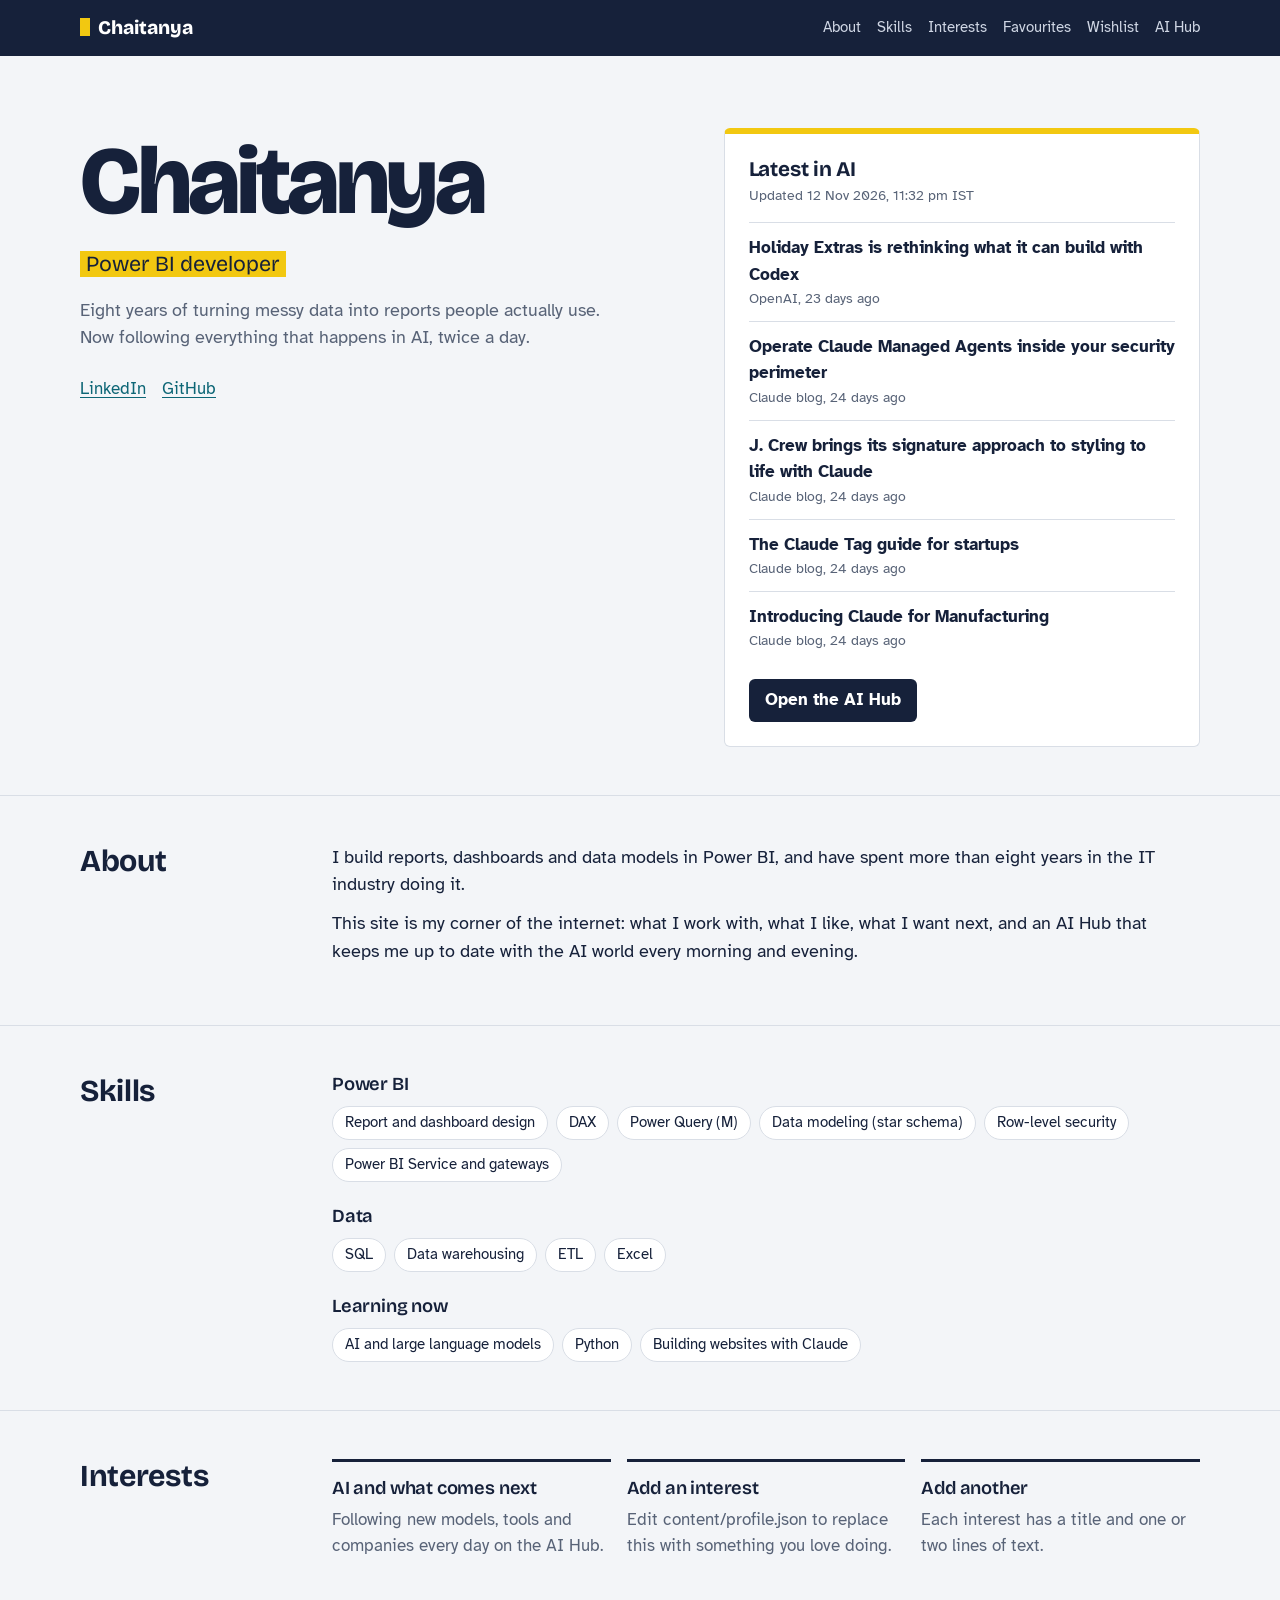
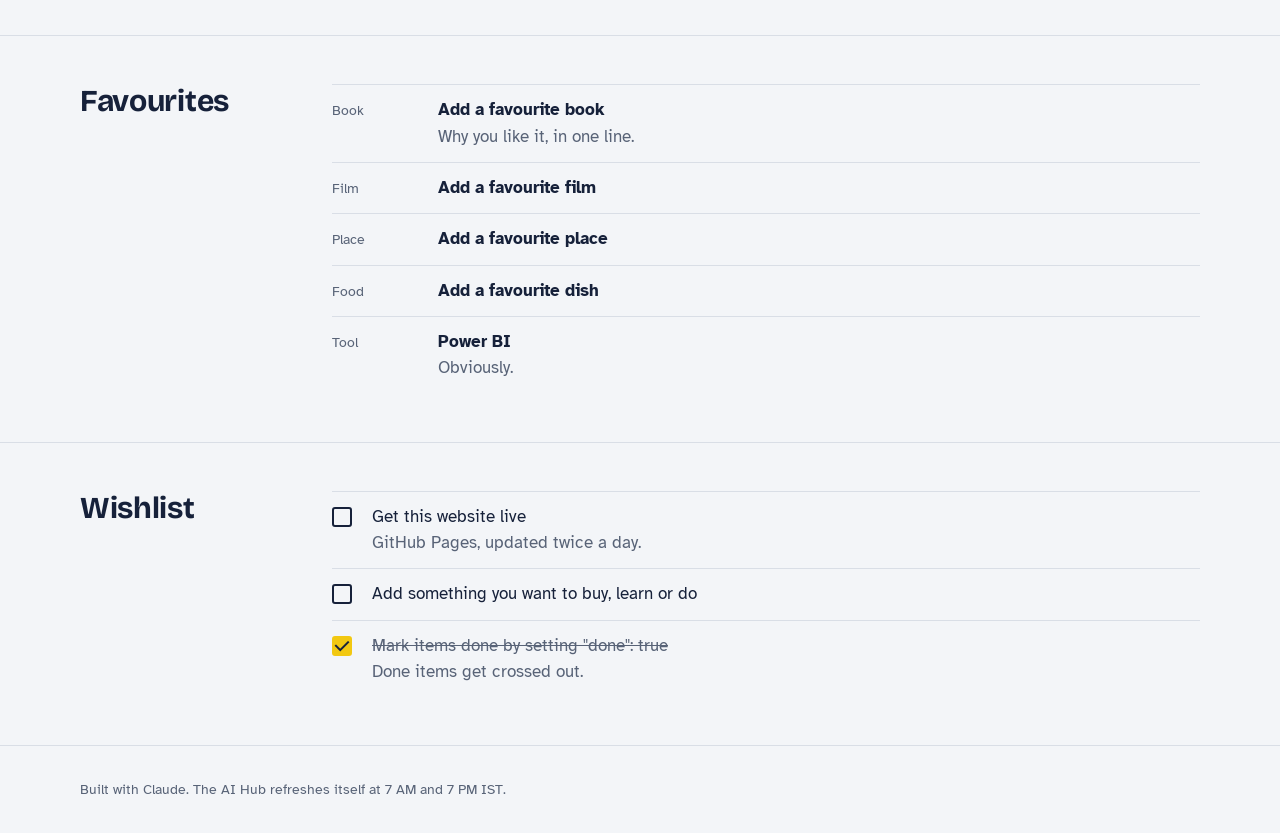
==== index.html @ f8566d72 "Add files via upload" ====
<!doctype html>
<html lang="en">
<head>
  <meta charset="utf-8">
  <meta name="viewport" content="width=device-width, initial-scale=1">
  <title>Chaitanya</title>
  <meta name="description" content="Chaitanya, Power BI developer. Skills, interests, favourites, wishlist and a twice-daily AI Hub.">
  <link rel="preconnect" href="https://fonts.googleapis.com">
  <link rel="preconnect" href="https://fonts.gstatic.com" crossorigin>
  <link href="https://fonts.googleapis.com/css2?family=Atkinson+Hyperlegible:wght@400;700&family=Bricolage+Grotesque:opsz,wght@12..96,600;12..96,700;12..96,800&display=swap" rel="stylesheet">
  <link rel="icon" href="assets/favicon.svg" type="image/svg+xml">
  <link rel="stylesheet" href="assets/style.css">
</head>
<body>
  <header class="site-header">
    <div class="wrap">
      <a class="brand" href="index.html"><i aria-hidden="true"></i><span data-field="name">Chaitanya</span></a>
      <nav class="site-nav" aria-label="Main">
        <a href="#about">About</a>
        <a href="#skills">Skills</a>
        <a href="#interests">Interests</a>
        <a href="#favorites">Favourites</a>
        <a href="#wishlist">Wishlist</a>
        <a href="ai.html">AI Hub</a>
      </nav>
    </div>
  </header>

  <main>
    <section class="hero">
      <div class="wrap">
        <div>
          <h1 data-field="name">Chaitanya</h1>
          <p class="role"><mark data-field="role">Power BI developer</mark></p>
          <p class="tagline" data-field="tagline"></p>
          <div class="links" id="links"></div>
        </div>

        <aside class="pulse" aria-labelledby="pulse-title">
          <h2 id="pulse-title">Latest in AI</h2>
          <p class="meta" id="pulse-updated">Loading the AI Hub…</p>
          <ol id="pulse-list"></ol>
          <a class="button" href="ai.html">Open the AI Hub</a>
        </aside>
      </div>
    </section>

    <section class="section" id="about">
      <div class="wrap section-head">
        <h2>About</h2>
        <div class="about" id="about-body"></div>
      </div>
    </section>

    <section class="section" id="skills">
      <div class="wrap section-head">
        <h2>Skills</h2>
        <div class="skills" id="skills-body"></div>
      </div>
    </section>

    <section class="section" id="interests">
      <div class="wrap section-head">
        <h2>Interests</h2>
        <div class="grid-cards" id="interests-body"></div>
      </div>
    </section>

    <section class="section" id="favorites">
      <div class="wrap section-head">
        <h2>Favourites</h2>
        <div class="favorites" id="favorites-body"></div>
      </div>
    </section>

    <section class="section" id="wishlist">
      <div class="wrap section-head">
        <h2>Wishlist</h2>
        <ul class="wishlist" id="wishlist-body"></ul>
      </div>
    </section>
  </main>

  <footer class="site-footer">
    <div class="wrap">Built with Claude. The AI Hub refreshes itself at 7 AM and 7 PM IST.</div>
  </footer>

  <script src="assets/common.js"></script>
  <script src="assets/home.js"></script>
</body>
</html>
---- assets/style.css ----
/* ───────────── Tokens ───────────── */
:root {
  --paper: #f3f5f8;
  --surface: #ffffff;
  --ink: #16213a;
  --slate: #586377;
  --line: #d9dee6;
  --pbi: #f2c811;          /* Power BI yellow: the one loud colour */
  --pbi-soft: #fdf3c4;
  --link: #0d6676;
  --plum: #8a3a6a;         /* unverified / rumour */
  --plum-soft: #f6e8f0;
  --up: #1d7448;
  --down: #b2352e;

  --font-display: "Bricolage Grotesque", "Segoe UI", sans-serif;
  --font-body: "Atkinson Hyperlegible", "Segoe UI", system-ui, sans-serif;

  --s1: 4px; --s2: 8px; --s3: 12px; --s4: 16px; --s5: 24px; --s6: 32px; --s7: 48px; --s8: 72px;
  --radius: 6px;
  --measure: 70ch;
}

@media (prefers-color-scheme: dark) {
  :root {
    --paper: #0f1626;
    --surface: #17203a;
    --ink: #e8ecf3;
    --slate: #a2adc0;
    --line: #2a3554;
    --pbi-soft: #3a3214;
    --link: #6cc6d4;
    --plum: #e19ac4;
    --plum-soft: #3a2133;
    --up: #5fcf93;
    --down: #ff8a80;
  }
}

* { box-sizing: border-box; }
html { -webkit-text-size-adjust: 100%; }
body {
  margin: 0;
  background: var(--paper);
  color: var(--ink);
  font: 400 17px/1.55 var(--font-body);
}
a { color: var(--link); text-underline-offset: 3px; }
a:hover { text-decoration-thickness: 2px; }
:focus-visible { outline: 3px solid var(--pbi); outline-offset: 2px; border-radius: 2px; }
h1, h2, h3 { font-family: var(--font-display); line-height: 1.12; margin: 0; letter-spacing: -0.01em; }
h2 { font-size: 1.9rem; font-weight: 700; }
h3 { font-size: 1.15rem; font-weight: 600; }
p { margin: 0 0 var(--s3); }
.wrap { width: min(1120px, 100% - 2 * var(--s5)); margin-inline: auto; }
.muted { color: var(--slate); }
.visually-hidden { position: absolute; width: 1px; height: 1px; overflow: hidden; clip: rect(0 0 0 0); white-space: nowrap; }

/* ───────────── Site header ───────────── */
.site-header {
  background: var(--ink);
  color: #fff;
  position: sticky; top: 0; z-index: 20;
}
@media (prefers-color-scheme: dark) { .site-header { background: #0a101d; border-bottom: 1px solid var(--line); } }
.site-header .wrap { display: flex; align-items: center; gap: var(--s5); min-height: 56px; }
.brand { white-space: nowrap; flex-shrink: 0; font-family: var(--font-display); font-weight: 800; font-size: 1.2rem; color: #fff; text-decoration: none; }
.brand i { display: inline-block; width: 10px; height: 18px; background: var(--pbi); margin-right: 8px; vertical-align: -2px; }
.site-nav { display: flex; gap: var(--s4); margin-left: auto; overflow-x: auto; scrollbar-width: none; }
.site-nav a { color: #cfd6e4; text-decoration: none; font-size: 0.95rem; white-space: nowrap; padding: var(--s2) 0; }
.site-nav a:hover, .site-nav a[aria-current="page"] { color: #fff; box-shadow: inset 0 -3px 0 var(--pbi); }

/* ───────────── Home ───────────── */
.hero { padding: var(--s8) 0 var(--s7); border-bottom: 1px solid var(--line); }
.hero .wrap { display: grid; grid-template-columns: 1.25fr 1fr; gap: var(--s7); align-items: start; }
.hero h1 { font-size: clamp(3rem, 8vw, 6rem); font-weight: 800; letter-spacing: -0.035em; }
.hero .role { font-family: var(--font-display); font-size: 1.35rem; margin: var(--s3) 0 var(--s4); }
.hero .role mark { background: var(--pbi); color: #16213a; padding: 0 6px; }
.hero .tagline { max-width: 46ch; color: var(--slate); font-size: 1.1rem; }
.hero .links { display: flex; gap: var(--s4); margin-top: var(--s5); }

.pulse {
  background: var(--surface);
  border: 1px solid var(--line);
  border-top: 6px solid var(--pbi);
  border-radius: var(--radius);
  padding: var(--s5);
}
.pulse h2 { font-size: 1.3rem; margin-bottom: var(--s1); }
.pulse ol { list-style: none; margin: var(--s4) 0; padding: 0; }
.pulse li { padding: var(--s3) 0; border-top: 1px solid var(--line); }
.pulse li a { color: var(--ink); text-decoration: none; font-weight: 700; }
.pulse li a:hover { color: var(--link); text-decoration: underline; }
.pulse .meta { font-size: 0.85rem; color: var(--slate); }
.button {
  display: inline-block; background: var(--ink); color: #fff; text-decoration: none;
  padding: var(--s2) var(--s4); border-radius: var(--radius); font-weight: 700;
}
@media (prefers-color-scheme: dark) { .button { background: var(--pbi); color: #16213a; } }
.button:hover { text-decoration: none; filter: brightness(1.15); }

.section { padding: var(--s7) 0; border-bottom: 1px solid var(--line); }
.section-head { display: grid; grid-template-columns: 220px 1fr; gap: var(--s6); }
.section-head > h2 { position: sticky; top: 80px; align-self: start; }
.about p { max-width: var(--measure); font-size: 1.1rem; }

.skills { display: grid; gap: var(--s5); }
.skill-group h3 { margin-bottom: var(--s3); }
.chips { display: flex; flex-wrap: wrap; gap: var(--s2); list-style: none; margin: 0; padding: 0; }
.chips li { border: 1px solid var(--line); background: var(--surface); padding: 4px 12px; border-radius: 999px; font-size: 0.95rem; }

.grid-cards { display: grid; grid-template-columns: repeat(auto-fill, minmax(240px, 1fr)); gap: var(--s4); }
.interest { padding: var(--s4) 0; border-top: 3px solid var(--ink); }
.interest h3 { margin-bottom: var(--s2); }

.favorites { display: grid; gap: 0; }
.fav { display: grid; grid-template-columns: 90px 1fr; gap: var(--s4); padding: var(--s3) 0; border-top: 1px solid var(--line); }
.fav .kind { color: var(--slate); font-size: 0.9rem; padding-top: 2px; }
.fav .title { font-weight: 700; }

.wishlist { list-style: none; margin: 0; padding: 0; }
.wishlist li { display: grid; grid-template-columns: 28px 1fr; gap: var(--s3); padding: var(--s3) 0; border-top: 1px solid var(--line); }
.box { width: 20px; height: 20px; border: 2px solid var(--ink); border-radius: 3px; margin-top: 3px; display: grid; place-items: center; }
.done .box { background: var(--pbi); border-color: var(--pbi); }
.done .box::after { content: ""; width: 6px; height: 11px; border: solid #16213a; border-width: 0 2px 2px 0; transform: rotate(45deg) translate(-1px, -1px); }
.done .wish-title { text-decoration: line-through; color: var(--slate); }

.site-footer { padding: var(--s6) 0; color: var(--slate); font-size: 0.9rem; }

/* ───────────── AI Hub ───────────── */
.hub-head { padding: var(--s6) 0 var(--s4); }
.hub-head .wrap { display: flex; flex-wrap: wrap; align-items: end; gap: var(--s3) var(--s6); }
.hub-head h1 { font-size: clamp(2.4rem, 6vw, 4rem); font-weight: 800; letter-spacing: -0.03em; }
.edition { color: var(--slate); }
.edition strong { color: var(--ink); }

/* market strip */
.market { overflow-x: auto; border-block: 1px solid var(--line); background: var(--surface); }
.market ul { display: flex; list-style: none; margin: 0; padding: 0; min-width: max-content; }
.tick { padding: var(--s3) var(--s4); border-right: 1px solid var(--line); min-width: 150px; }
.tick .t { font-weight: 700; }
.tick .n { color: var(--slate); font-size: 0.8rem; margin-left: 4px; }
.tick .p { font-family: var(--font-display); font-size: 1.15rem; font-variant-numeric: tabular-nums; }
.tick .c { font-size: 0.85rem; font-variant-numeric: tabular-nums; margin-left: 6px; }
.up { color: var(--up); } .down { color: var(--down); }
.tick svg { display: block; margin-top: 4px; }
.market-empty { padding: var(--s3) 0; color: var(--slate); margin-block: 0; }

/* brief */
.brief { margin: var(--s5) auto; background: var(--surface); border: 1px solid var(--line); border-left: 6px solid var(--pbi); border-radius: var(--radius); padding: var(--s5); }
.brief h2 { font-size: 1.35rem; margin-bottom: var(--s3); max-width: 60ch; }
.brief ul { margin: 0; padding-left: 1.2em; max-width: var(--measure); }
.brief li { margin-bottom: var(--s2); }
.brief .counts { display: flex; flex-wrap: wrap; gap: var(--s2) var(--s4); margin: 0; padding: 0; list-style: none; }
.brief .counts b { font-family: var(--font-display); font-size: 1.4rem; margin-right: 4px; }

/* page tabs, in the spirit of Power BI report pages */
.tabs-bar { position: sticky; top: 56px; z-index: 10; background: var(--paper); border-bottom: 2px solid var(--ink); }
.tabs { display: flex; gap: 2px; overflow-x: auto; scrollbar-width: none; }
.tab {
  appearance: none; border: 0; background: transparent; color: var(--ink); cursor: pointer;
  font: 600 0.98rem var(--font-body); padding: var(--s3) var(--s4); white-space: nowrap;
  border-radius: var(--radius) var(--radius) 0 0;
}
.tab:hover { background: var(--pbi-soft); }
.tab[aria-selected="true"] { background: var(--pbi); color: #16213a; }
.tab .count { font-weight: 400; font-size: 0.85rem; margin-left: 6px; opacity: 0.75; font-variant-numeric: tabular-nums; }

/* slicers */
.slicers { display: flex; flex-wrap: wrap; align-items: center; gap: var(--s3) var(--s5); padding: var(--s4) 0; }
.slicer { display: flex; align-items: center; gap: var(--s2); }
.slicer label, .slicer .lbl { color: var(--slate); font-size: 0.9rem; }
.seg { display: inline-flex; border: 1px solid var(--line); border-radius: var(--radius); overflow: hidden; background: var(--surface); }
.seg button { appearance: none; border: 0; background: transparent; color: var(--ink); padding: 6px 12px; font: inherit; font-size: 0.9rem; cursor: pointer; }
.seg button + button { border-left: 1px solid var(--line); }
.seg button[aria-pressed="true"] { background: var(--ink); color: #fff; }
@media (prefers-color-scheme: dark) { .seg button[aria-pressed="true"] { background: var(--pbi); color: #16213a; } }
select, input[type="search"] {
  font: inherit; font-size: 0.95rem; color: var(--ink); background: var(--surface);
  border: 1px solid var(--line); border-radius: var(--radius); padding: 6px 10px;
}
input[type="search"] { min-width: 220px; }
.slicers .result { margin-left: auto; color: var(--slate); font-size: 0.9rem; }

/* feed */
.feed { padding-bottom: var(--s7); }
.day { margin-top: var(--s5); }
.day > h2 { font-size: 1.1rem; padding: var(--s2) 0; color: var(--slate); font-weight: 600; }
.story { display: grid; grid-template-columns: 1fr auto; gap: var(--s1) var(--s4); padding: var(--s4) 0; border-top: 1px solid var(--line); }
.story h3 { font-family: var(--font-body); font-size: 1.08rem; font-weight: 700; line-height: 1.35; max-width: 75ch; }
.story h3 a { color: var(--ink); text-decoration: none; }
.story h3 a:hover { color: var(--link); text-decoration: underline; }
.story .sum { color: var(--slate); max-width: var(--measure); margin: 2px 0 0; font-size: 0.97rem; }
.story .meta { grid-column: 1; display: flex; flex-wrap: wrap; gap: var(--s2) var(--s3); align-items: center; font-size: 0.85rem; color: var(--slate); margin-top: var(--s1); }
.story time { grid-column: 2; grid-row: 1; color: var(--slate); font-size: 0.85rem; white-space: nowrap; font-variant-numeric: tabular-nums; }
.tag { border-radius: 999px; padding: 1px 9px; font-size: 0.8rem; border: 1px solid var(--line); color: var(--ink); background: var(--surface); }
button.tag { cursor: pointer; font-family: inherit; }
button.tag:hover { border-color: var(--ink); }
.tag.cat { background: var(--pbi-soft); border-color: transparent; }
.tag.unv { background: var(--plum-soft); color: var(--plum); border-color: transparent; font-weight: 700; }
.is-new::before { content: "New"; display: inline-block; font-size: 0.72rem; font-weight: 700; background: var(--pbi); color: #16213a; border-radius: 3px; padding: 0 5px; margin-right: 8px; vertical-align: 2px; }
.empty { padding: var(--s7) 0; text-align: center; color: var(--slate); }
.more { display: block; margin: var(--s5) auto 0; }

details.health { margin: var(--s6) 0; border-top: 1px solid var(--line); padding-top: var(--s4); }
details.health summary { cursor: pointer; font-weight: 700; }
.health table { border-collapse: collapse; margin-top: var(--s3); font-size: 0.9rem; width: 100%; }
.health td, .health th { text-align: left; padding: 6px 10px 6px 0; border-bottom: 1px solid var(--line); vertical-align: top; }
.health .bad { color: var(--down); font-weight: 700; }
.health .good { color: var(--up); font-weight: 700; }

/* ───────────── Responsive ───────────── */
@media (max-width: 820px) {
  body { font-size: 16px; }
  .hero { padding: var(--s6) 0; }
  .hero .wrap, .section-head { grid-template-columns: 1fr; gap: var(--s5); }
  .section-head > h2 { position: static; }
  .site-header .wrap { gap: var(--s3); }
  .site-nav a[href="ai.html"] { order: -1; font-weight: 700; color: #fff; }
  .story { grid-template-columns: 1fr; }
  .story time { grid-column: 1; grid-row: auto; }
  input[type="search"] { min-width: 0; width: 100%; }
  .slicer.search { width: 100%; }
  .slicers .result { margin-left: 0; }
}

@media (prefers-reduced-motion: no-preference) {
  .brief { animation: settle 500ms ease-out both; }
  @keyframes settle { from { opacity: 0; transform: translateY(6px); } }
}
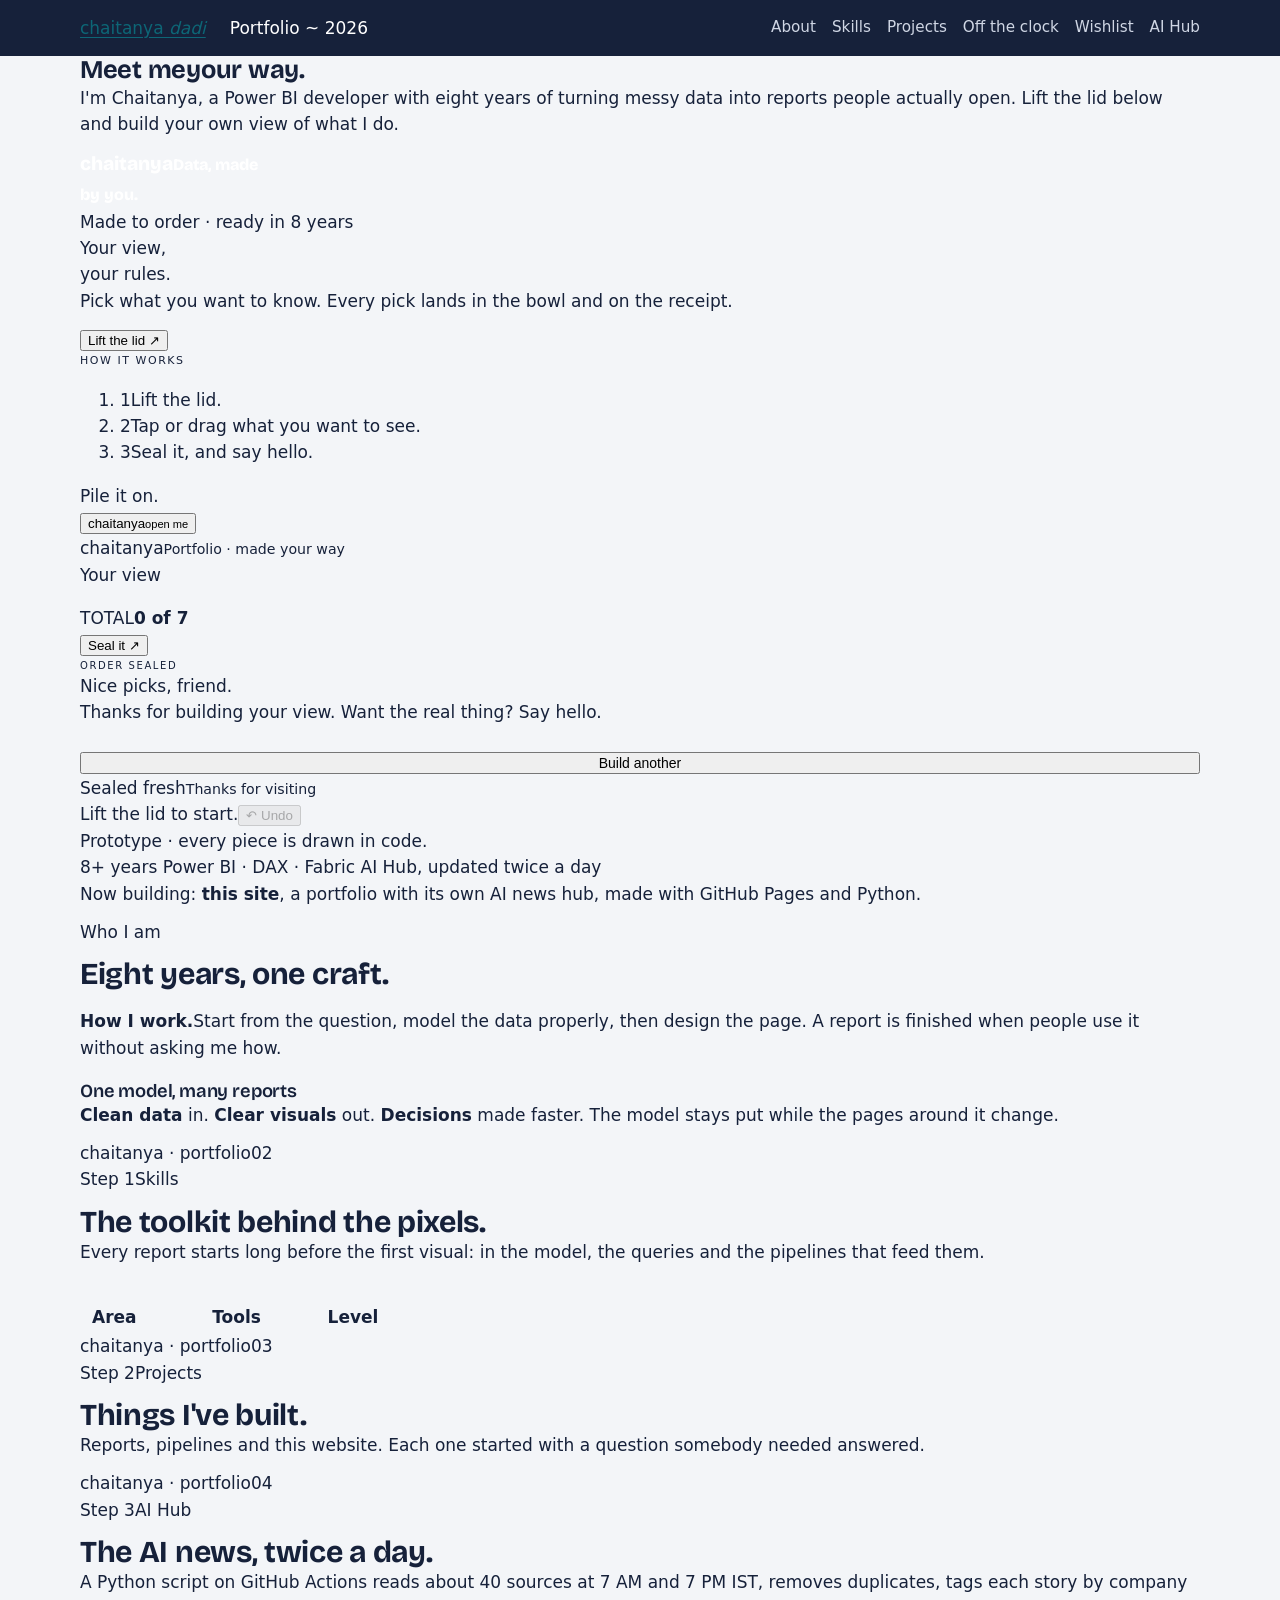
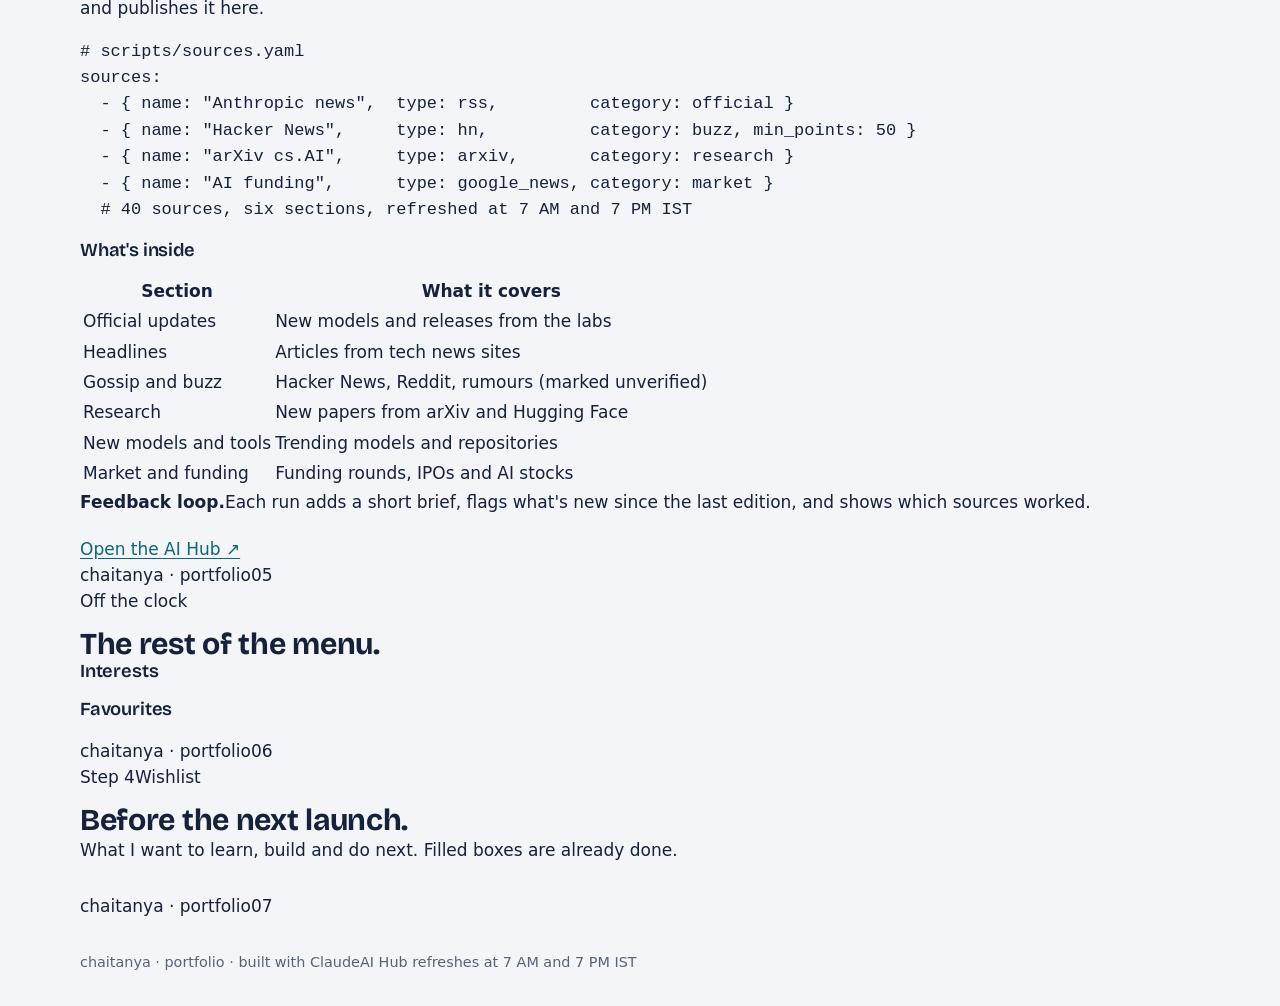
==== commit 3e3f3448: "Add files via upload" ====
--- a/index.html
+++ b/index.html
@@ -3,89 +3,222 @@
 <head>
   <meta charset="utf-8">
   <meta name="viewport" content="width=device-width, initial-scale=1">
-  <title>Chaitanya</title>
-  <meta name="description" content="Chaitanya, Power BI developer. Skills, interests, favourites, wishlist and a twice-daily AI Hub.">
+  <title>Chaitanya Dadi, Power BI developer</title>
+  <meta name="description" content="Chaitanya Dadi, Power BI and data developer. Build your own view of my work, and read the AI Hub, updated twice a day.">
+  <link rel="icon" href="assets/favicon.svg" type="image/svg+xml">
   <link rel="preconnect" href="https://fonts.googleapis.com">
   <link rel="preconnect" href="https://fonts.gstatic.com" crossorigin>
-  <link href="https://fonts.googleapis.com/css2?family=Atkinson+Hyperlegible:wght@400;700&family=Bricolage+Grotesque:opsz,wght@12..96,600;12..96,700;12..96,800&display=swap" rel="stylesheet">
-  <link rel="icon" href="assets/favicon.svg" type="image/svg+xml">
+  <link href="https://fonts.googleapis.com/css2?family=Bricolage+Grotesque:opsz,wght@12..96,400;12..96,500;12..96,700;12..96,800&family=DM+Mono:wght@400;500&family=Instrument+Serif:ital@1&family=Lilita+One&display=swap" rel="stylesheet">
   <link rel="stylesheet" href="assets/style.css">
 </head>
 <body>
   <header class="site-header">
     <div class="wrap">
-      <a class="brand" href="index.html"><i aria-hidden="true"></i><span data-field="name">Chaitanya</span></a>
+      <a class="logo" href="index.html">chaitanya <em>dadi</em></a>
+      <span class="meta">Portfolio ~ 2026</span>
       <nav class="site-nav" aria-label="Main">
         <a href="#about">About</a>
         <a href="#skills">Skills</a>
-        <a href="#interests">Interests</a>
-        <a href="#favorites">Favourites</a>
+        <a href="#projects">Projects</a>
+        <a href="#off-the-clock">Off the clock</a>
         <a href="#wishlist">Wishlist</a>
-        <a href="ai.html">AI Hub</a>
+        <a class="cta" href="ai.html">AI Hub</a>
       </nav>
     </div>
   </header>
 
   <main>
-    <section class="hero">
-      <div class="wrap">
-        <div>
-          <h1 data-field="name">Chaitanya</h1>
-          <p class="role"><mark data-field="role">Power BI developer</mark></p>
-          <p class="tagline" data-field="tagline"></p>
-          <div class="links" id="links"></div>
-        </div>
-
-        <aside class="pulse" aria-labelledby="pulse-title">
-          <h2 id="pulse-title">Latest in AI</h2>
-          <p class="meta" id="pulse-updated">Loading the AI Hub…</p>
-          <ol id="pulse-list"></ol>
-          <a class="button" href="ai.html">Open the AI Hub</a>
-        </aside>
-      </div>
-    </section>
-
-    <section class="section" id="about">
-      <div class="wrap section-head">
-        <h2>About</h2>
-        <div class="about" id="about-body"></div>
-      </div>
-    </section>
-
-    <section class="section" id="skills">
-      <div class="wrap section-head">
-        <h2>Skills</h2>
-        <div class="skills" id="skills-body"></div>
-      </div>
-    </section>
-
-    <section class="section" id="interests">
-      <div class="wrap section-head">
-        <h2>Interests</h2>
-        <div class="grid-cards" id="interests-body"></div>
-      </div>
-    </section>
-
-    <section class="section" id="favorites">
-      <div class="wrap section-head">
-        <h2>Favourites</h2>
-        <div class="favorites" id="favorites-body"></div>
-      </div>
-    </section>
-
-    <section class="section" id="wishlist">
-      <div class="wrap section-head">
-        <h2>Wishlist</h2>
-        <ul class="wishlist" id="wishlist-body"></ul>
+    <!-- ───────── Cover ───────── -->
+    <section class="cover">
+      <div class="wrap">
+        <h1>Meet me<span class="serif">your way.</span></h1>
+        <p class="lead" id="lead">I'm Chaitanya, a Power BI developer with eight years of turning messy data into reports people actually open. Lift the lid below and build your own view of what I do.</p>
+
+        <div class="proto-wrap" id="proto-wrap">
+          <div class="proto" id="proto" data-state="closed" aria-label="Interactive portfolio builder">
+            <div class="brand"><span class="logo">chaitanya</span><small>Data, made<br>by you.</small></div>
+            <div class="status">Made to order · ready in 8 years</div>
+
+            <div class="hero-copy">
+              <div class="t">Your view,<br>your <span class="serif">rules.</span></div>
+              <p>Pick what you want to know. Every pick lands in the bowl and on the receipt.</p>
+              <button class="btn btn-teal" type="button" data-open>Lift the lid ↗</button>
+            </div>
+
+            <div class="how" aria-hidden="true">
+              <div class="mono" style="font-size:11px;letter-spacing:.14em;color:var(--coral);text-transform:uppercase">How it works</div>
+              <ol>
+                <li><span>1</span><span>Lift the lid.</span></li>
+                <li><span>2</span><span>Tap or drag what you want to see.</span></li>
+                <li><span>3</span><span>Seal it, and say hello.</span></li>
+              </ol>
+            </div>
+
+            <div class="tray-label">Pile it on.</div>
+            <div class="tray" id="tray"></div>
+
+            <div class="vessel" id="vessel"><div class="rim"></div><div class="base"></div><div class="pieces" id="pieces"></div></div>
+            <button class="lid" id="lid" type="button" data-open aria-label="Lift the lid to start">
+              <span class="sticker"><span><span class="logo">chaitanya</span><small>open me</small></span></span>
+            </button>
+            <div class="sticks" aria-hidden="true"></div>
+
+            <aside class="receipt" aria-live="polite">
+              <div class="head"><span class="logo">chaitanya</span><small>Portfolio · made your way</small></div>
+              <div class="bill">
+                <div class="sub">Your view</div>
+                <ul id="lines"></ul>
+                <div class="total"><span>TOTAL</span><b id="total">0 of 7</b></div>
+                <button class="btn btn-coral" type="button" id="seal">Seal it ↗</button>
+                <div class="barcode" aria-hidden="true"></div>
+              </div>
+              <div class="thanks">
+                <div class="mono" style="font-size:10px;letter-spacing:.16em;color:var(--coral);text-transform:uppercase">Order sealed</div>
+                <div class="big">Nice picks, <span class="serif">friend.</span></div>
+                <p>Thanks for building your view. Want the real thing? Say hello.</p>
+                <div id="contact-links"></div>
+                <button class="btn btn-ghost" type="button" id="again" style="margin-top:14px;width:100%;justify-content:center;font-size:14px">Build another</button>
+              </div>
+            </aside>
+
+            <div class="stamp" aria-hidden="true">Sealed fresh<small>Thanks for visiting</small></div>
+            <div class="cloth" aria-hidden="true"></div>
+
+            <div class="coach"><span class="say" id="say" role="status">Lift the lid to start.</span><button class="undo" id="undo" type="button" disabled>↶ Undo</button></div>
+            <div class="proto-note">Prototype · every piece is drawn in code.</div>
+          </div>
+        </div>
+
+        <div class="pills">
+          <span class="pill">8+ years</span>
+          <span class="pill">Power BI · DAX · Fabric</span>
+          <span class="pill">AI Hub, updated twice a day</span>
+        </div>
+        <p class="case">Now building: <b>this site</b>, a portfolio with its own AI news hub, made with GitHub Pages and Python.</p>
+      </div>
+    </section>
+
+    <!-- ───────── About ───────── -->
+    <section class="page" id="about">
+      <div class="wrap">
+        <p class="eyebrow">Who I am</p>
+        <h2>Eight years, <span class="serif">one craft.</span></h2>
+        <div class="lead" id="about-lead"></div>
+        <div class="two-col">
+          <ol class="numbered" id="strengths"></ol>
+          <div style="display:flex;flex-direction:column;gap:20px">
+            <div class="callout"><b>How I work.</b><span id="how-i-work">Start from the question, model the data properly, then design the page. A report is finished when people use it without asking me how.</span></div>
+            <div class="panel-teal">
+              <h3>One model, many reports</h3>
+              <p><b>Clean data</b> in. <b>Clear visuals</b> out. <b>Decisions</b> made faster. The model stays put while the pages around it change.</p>
+            </div>
+          </div>
+        </div>
+        <div class="page-foot"><span>chaitanya · portfolio</span><span>02</span></div>
+      </div>
+    </section>
+
+    <!-- ───────── Skills ───────── -->
+    <section class="page" id="skills">
+      <div class="wrap">
+        <p class="eyebrow"><span class="step-pill">Step 1</span>Skills</p>
+        <h2>The toolkit <span class="serif">behind the pixels.</span></h2>
+        <p class="lead">Every report starts long before the first visual: in the model, the queries and the pipelines that feed them.</p>
+        <div style="margin-top:36px;overflow-x:auto">
+          <table class="table" id="skills-table">
+            <thead><tr><th style="width:22%">Area</th><th>Tools</th><th style="width:18%">Level</th></tr></thead>
+            <tbody></tbody>
+          </table>
+        </div>
+        <div class="page-foot"><span>chaitanya · portfolio</span><span>03</span></div>
+      </div>
+    </section>
+
+    <!-- ───────── Projects ───────── -->
+    <section class="page" id="projects">
+      <div class="wrap">
+        <p class="eyebrow"><span class="step-pill">Step 2</span>Projects</p>
+        <h2>Things I've <span class="serif">built.</span></h2>
+        <p class="lead">Reports, pipelines and this website. Each one started with a question somebody needed answered.</p>
+        <div class="beats" id="projects-grid"></div>
+        <div class="page-foot"><span>chaitanya · portfolio</span><span>04</span></div>
+      </div>
+    </section>
+
+    <!-- ───────── AI Hub ───────── -->
+    <section class="page" id="ai-hub">
+      <div class="wrap">
+        <p class="eyebrow"><span class="step-pill">Step 3</span>AI Hub</p>
+        <h2>The AI news, <span class="serif">twice a day.</span></h2>
+        <p class="lead">A Python script on GitHub Actions reads about 40 sources at 7 AM and 7 PM IST, removes duplicates, tags each story by company and publishes it here.</p>
+<pre class="code"><span class="c"># scripts/sources.yaml</span>
+<span class="k">sources:</span>
+  - { name: <span class="s">"Anthropic news"</span>,  type: rss,         category: official }
+  - { name: <span class="s">"Hacker News"</span>,     type: hn,          category: buzz, min_points: 50 }
+  - { name: <span class="s">"arXiv cs.AI"</span>,     type: arxiv,       category: research }
+  - { name: <span class="s">"AI funding"</span>,      type: google_news, category: market }
+<span class="c">  # 40 sources, six sections, refreshed at 7 AM and 7 PM IST</span></pre>
+        <div class="two-col">
+          <div>
+            <h3 style="margin-bottom:14px">What's inside</h3>
+            <table class="table">
+              <thead><tr><th>Section</th><th>What it covers</th></tr></thead>
+              <tbody>
+                <tr><td>Official updates</td><td>New models and releases from the labs</td></tr>
+                <tr><td>Headlines</td><td>Articles from tech news sites</td></tr>
+                <tr><td>Gossip and buzz</td><td>Hacker News, Reddit, rumours (marked unverified)</td></tr>
+                <tr><td>Research</td><td>New papers from arXiv and Hugging Face</td></tr>
+                <tr><td>New models and tools</td><td>Trending models and repositories</td></tr>
+                <tr><td>Market and funding</td><td>Funding rounds, IPOs and AI stocks</td></tr>
+              </tbody>
+            </table>
+          </div>
+          <div style="display:flex;flex-direction:column;gap:20px">
+            <div class="callout"><b>Feedback loop.</b>Each run adds a short brief, flags what's new since the last edition, and shows which sources worked.</div>
+            <div><a class="btn btn-coral" href="ai.html">Open the AI Hub ↗</a></div>
+          </div>
+        </div>
+        <div class="page-foot"><span>chaitanya · portfolio</span><span>05</span></div>
+      </div>
+    </section>
+
+    <!-- ───────── Off the clock ───────── -->
+    <section class="page" id="off-the-clock">
+      <div class="wrap">
+        <p class="eyebrow">Off the clock</p>
+        <h2>The rest of <span class="serif">the menu.</span></h2>
+        <div class="two-col">
+          <div>
+            <h3 style="margin-bottom:18px">Interests</h3>
+            <ul class="dots" id="interests"></ul>
+          </div>
+          <div>
+            <h3 style="margin-bottom:18px">Favourites</h3>
+            <div class="fav-grid" id="favorites"></div>
+          </div>
+        </div>
+        <div class="page-foot"><span>chaitanya · portfolio</span><span>06</span></div>
+      </div>
+    </section>
+
+    <!-- ───────── Wishlist ───────── -->
+    <section class="page" id="wishlist">
+      <div class="wrap">
+        <p class="eyebrow"><span class="step-pill">Step 4</span>Wishlist</p>
+        <h2>Before the next <span class="serif">launch.</span></h2>
+        <p class="lead">What I want to learn, build and do next. Filled boxes are already done.</p>
+        <ul class="checks" id="wishlist-list" style="margin-top:30px"></ul>
+        <div class="page-foot"><span>chaitanya · portfolio</span><span>07</span></div>
       </div>
     </section>
   </main>
 
   <footer class="site-footer">
-    <div class="wrap">Built with Claude. The AI Hub refreshes itself at 7 AM and 7 PM IST.</div>
+    <div class="wrap"><span>chaitanya · portfolio · built with Claude</span><span>AI Hub refreshes at 7 AM and 7 PM IST</span></div>
   </footer>
 
   <script src="assets/common.js"></script>
   <script src="assets/home.js"></script>
+  <script src="assets/builder.js"></script>
 </body>
 </html>
